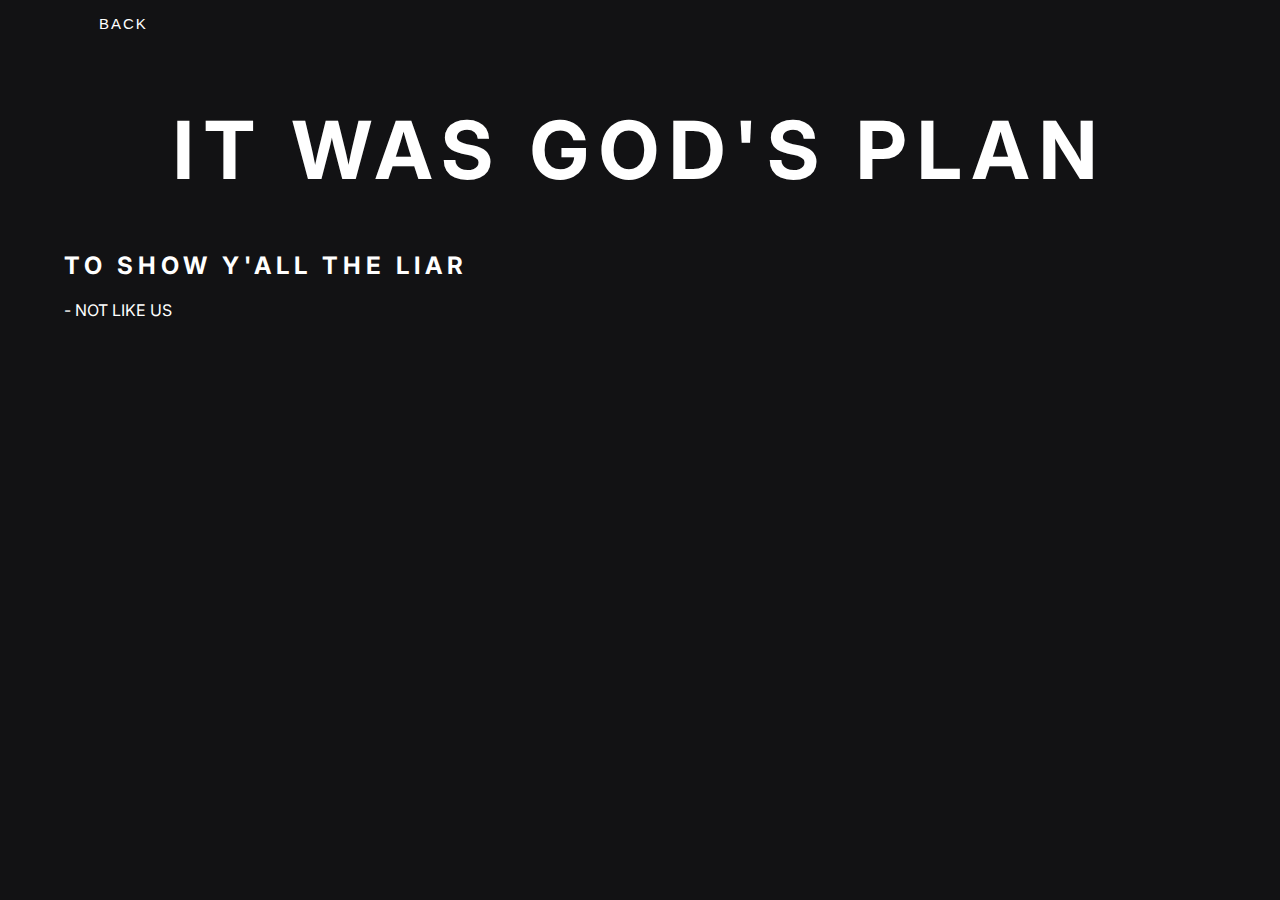
==== four.html @ 2c599e4c "added UL to index, included back button on pages" ====
<!DOCTYPE html>
<html lang="en">
<head>
    <meta charset="UTF-8">
    <meta name="viewport" content="width=device-width, initial-scale=1.0">
    <title>rap beef</title>
    <link rel="stylesheet" href="style.css">
</head>
<body>
    <div class="back">
        <a href="index.html"><button class="back-btn">BACK</button></a>
    </div>

    <div class ="content">
        <h1>IT WAS GOD'S PLAN</h1>
        <h2>TO SHOW Y'ALL THE LIAR</h2>
    </div>

    <div class="content">
        <p>- NOT LIKE US</p>
        <iframe width="560" height="315" src="https://www.youtube.com/embed/H58vbez_m4E?si=QxkYdhvG_zlox9n_" title="YouTube video player" frameborder="0" allow="accelerometer; autoplay; clipboard-write; encrypted-media; gyroscope; picture-in-picture; web-share" referrerpolicy="strict-origin-when-cross-origin" allowfullscreen></iframe>
    </div>
</body>
</html>
---- style.css ----
@import url('https://fonts.googleapis.com/css2?family=Inter:ital,opsz,wght@0,14..32,100..900;1,14..32,100..900&display=swap');

body {
    margin: 0;
    font-family: 'Inter', serif;
    display: block;
    flex-direction: column;
    align-items: center;
    justify-content: center;
    background-color: #121214;
    height: 100%;
    padding-left: 5%;
    padding-right: 5%;
}

.parallax {
    background-image: url("gnx.png");
    height: 100vh;
    background-attachment: fixed;
    background-position: center;
    background-repeat: no-repeat;
    background-size: cover;
    width: 100%;
}

h1 {
    text-align: center;
    color: white;
    font-weight: 700;
    font-size: 80px;
    letter-spacing: 10px;
}

h2 {
    color: white;
    letter-spacing: 5px;;
}

p {
    color: white;
}

table {
    color: white;
    width: 100%;
    border-collapse: collapse;
}

th, td {
    border: 1px solid white;
    padding: 8px;
    text-align: center;
}

th {
    color: black;
    background-color: aliceblue;
}

ul {
    color: white;
}

button {
    justify-content: center;
    text-align: left;
    color: white;
    font-size: 20px;
    background-color: transparent;
    border: none;
    padding: 15px 35px;
    position: relative;
    letter-spacing: 2px;
}

button::after {
    content: "";
    position: absolute;
    left: 0;
    bottom: 0;
    width: 0;
    height: 2px;
    background-color: white;
    transition: width 0.3s ease;
}

button:hover::after {
    width: 100%; 
}

.back-btn {
    font-size: 15px;
}
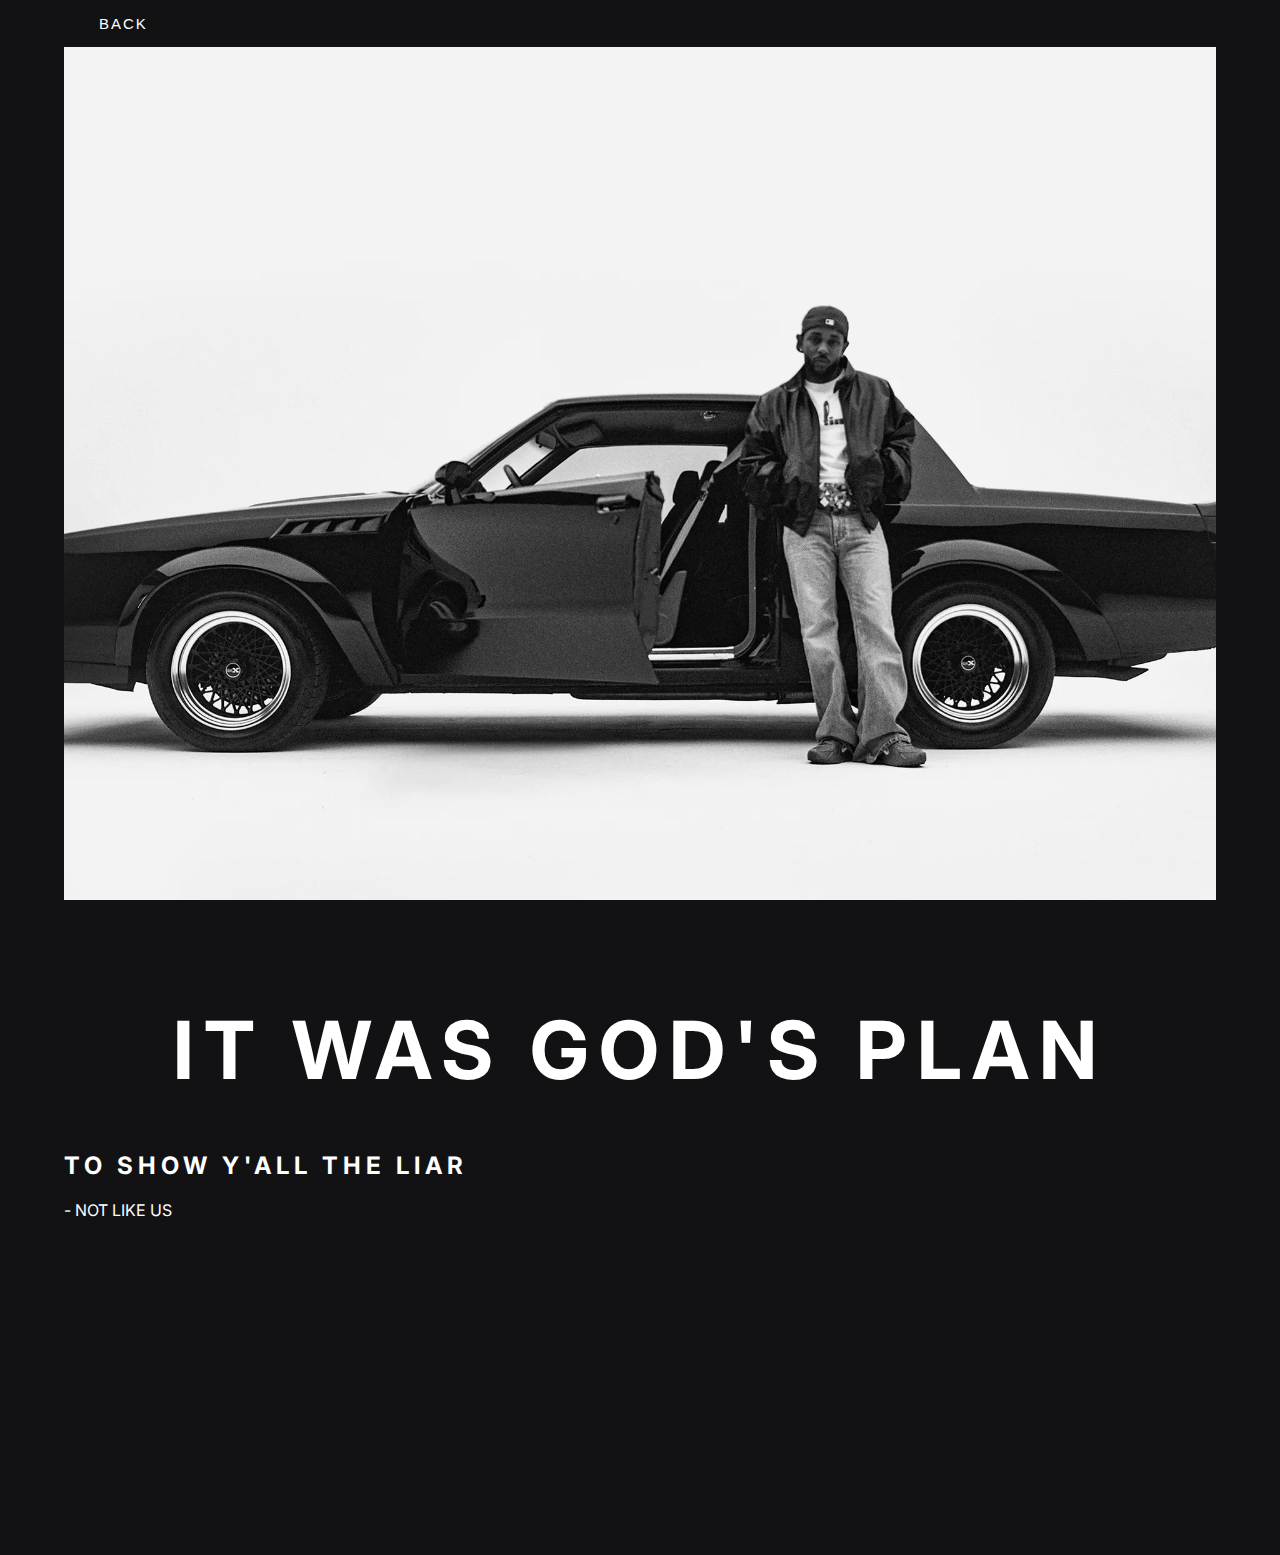
==== commit ce4ec285: "trying to add parallax to individual pages" ====
--- a/four.html
+++ b/four.html
@@ -6,10 +6,12 @@
     <title>rap beef</title>
     <link rel="stylesheet" href="style.css">
 </head>
-<body>
+<body class="pg4">
     <div class="back">
         <a href="index.html"><button class="back-btn">BACK</button></a>
     </div>
+
+    <div class="parallax"></div>
 
     <div class ="content">
         <h1>IT WAS GOD'S PLAN</h1>
--- a/style.css
+++ b/style.css
@@ -21,6 +21,22 @@
     background-repeat: no-repeat;
     background-size: cover;
     width: 100%;
+}
+
+.parallax .pg1 {
+    background-image: url("https://i.scdn.co/image/ab67616d00001e027587213b1be294ac4000f648");
+}
+
+.parallax .pg2 {
+    background-image: url("https://i.scdn.co/image/ab67616d00001e027587213b1be294ac4000f648");
+}
+
+.parallax .pg3 {
+    background-image: url("https://i.scdn.co/image/ab67616d00001e027587213b1be294ac4000f648");
+}
+
+.parallax .pg4 {
+    background-image: url("https://i.scdn.co/image/ab67616d00001e027587213b1be294ac4000f648");
 }
 
 h1 {
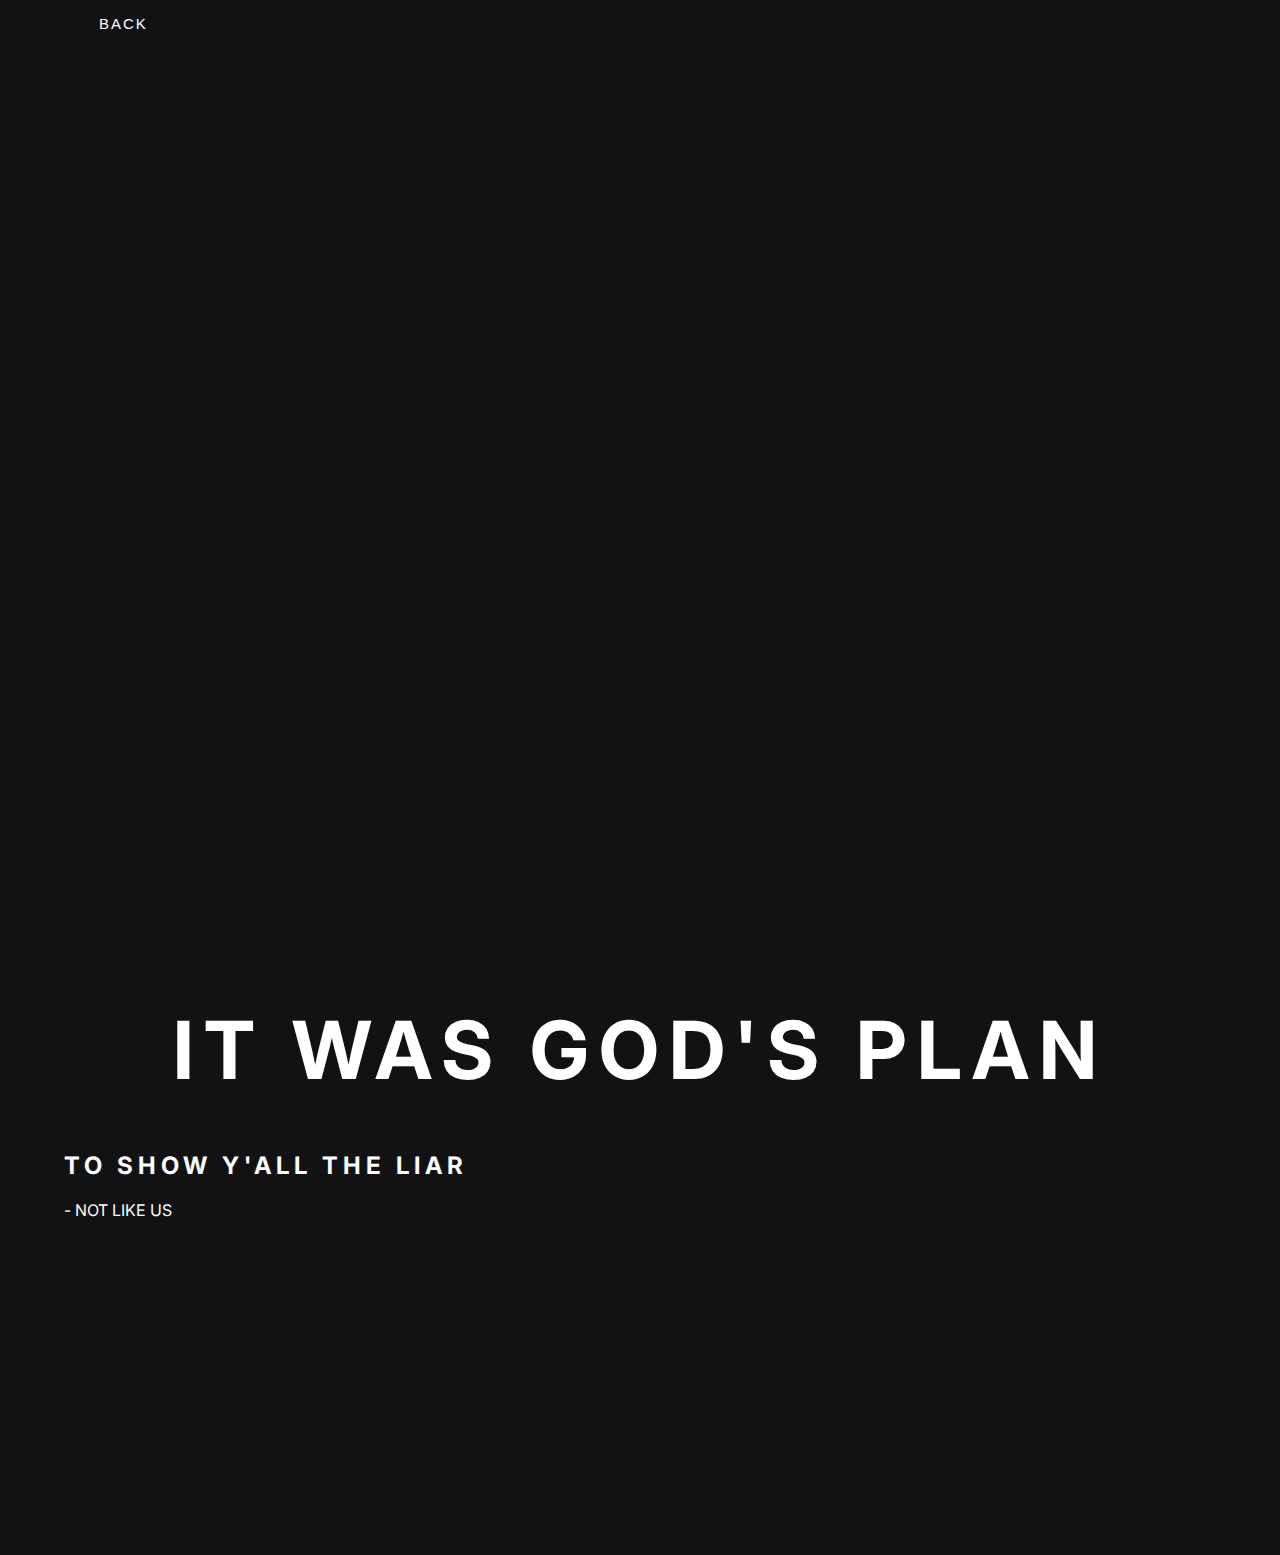
==== commit 85dfa26d: "i fixed the parallaxes" ====
--- a/four.html
+++ b/four.html
@@ -6,12 +6,12 @@
     <title>rap beef</title>
     <link rel="stylesheet" href="style.css">
 </head>
-<body class="pg4">
+<body class>
     <div class="back">
         <a href="index.html"><button class="back-btn">BACK</button></a>
     </div>
 
-    <div class="parallax"></div>
+    <div class="parallax pg4"></div>
 
     <div class ="content">
         <h1>IT WAS GOD'S PLAN</h1>
--- a/style.css
+++ b/style.css
@@ -13,8 +13,7 @@
     padding-right: 5%;
 }
 
-.parallax {
-    background-image: url("gnx.png");
+.parallax{
     height: 100vh;
     background-attachment: fixed;
     background-position: center;
@@ -23,20 +22,24 @@
     width: 100%;
 }
 
-.parallax .pg1 {
+.parallax.pg0 {
+    background-image: url("gnx.png");
+}
+
+.parallax.pg1 {
     background-image: url("https://i.scdn.co/image/ab67616d00001e027587213b1be294ac4000f648");
 }
 
-.parallax .pg2 {
-    background-image: url("https://i.scdn.co/image/ab67616d00001e027587213b1be294ac4000f648");
+.parallax.pg2 {
+    background-image: url("https://media.pitchfork.com/photos/6635224f5a584b33821e9d75/1:1/w_450%2Cc_limit/File.jpg");
 }
 
-.parallax .pg3 {
-    background-image: url("https://i.scdn.co/image/ab67616d00001e027587213b1be294ac4000f648");
+.parallax.pg3 {
+    background-image: url("https://upload.wikimedia.org/wikipedia/en/e/e5/Kendrick_Lamar_-_Meet_the_Grahams.jpg");
 }
 
-.parallax .pg4 {
-    background-image: url("https://i.scdn.co/image/ab67616d00001e027587213b1be294ac4000f648");
+.parallax.pg4 {
+    background-image: url("https://i.scdn.co/image/ab67616d00001e021ea0c62b2339cbf493a999ad");
 }
 
 h1 {
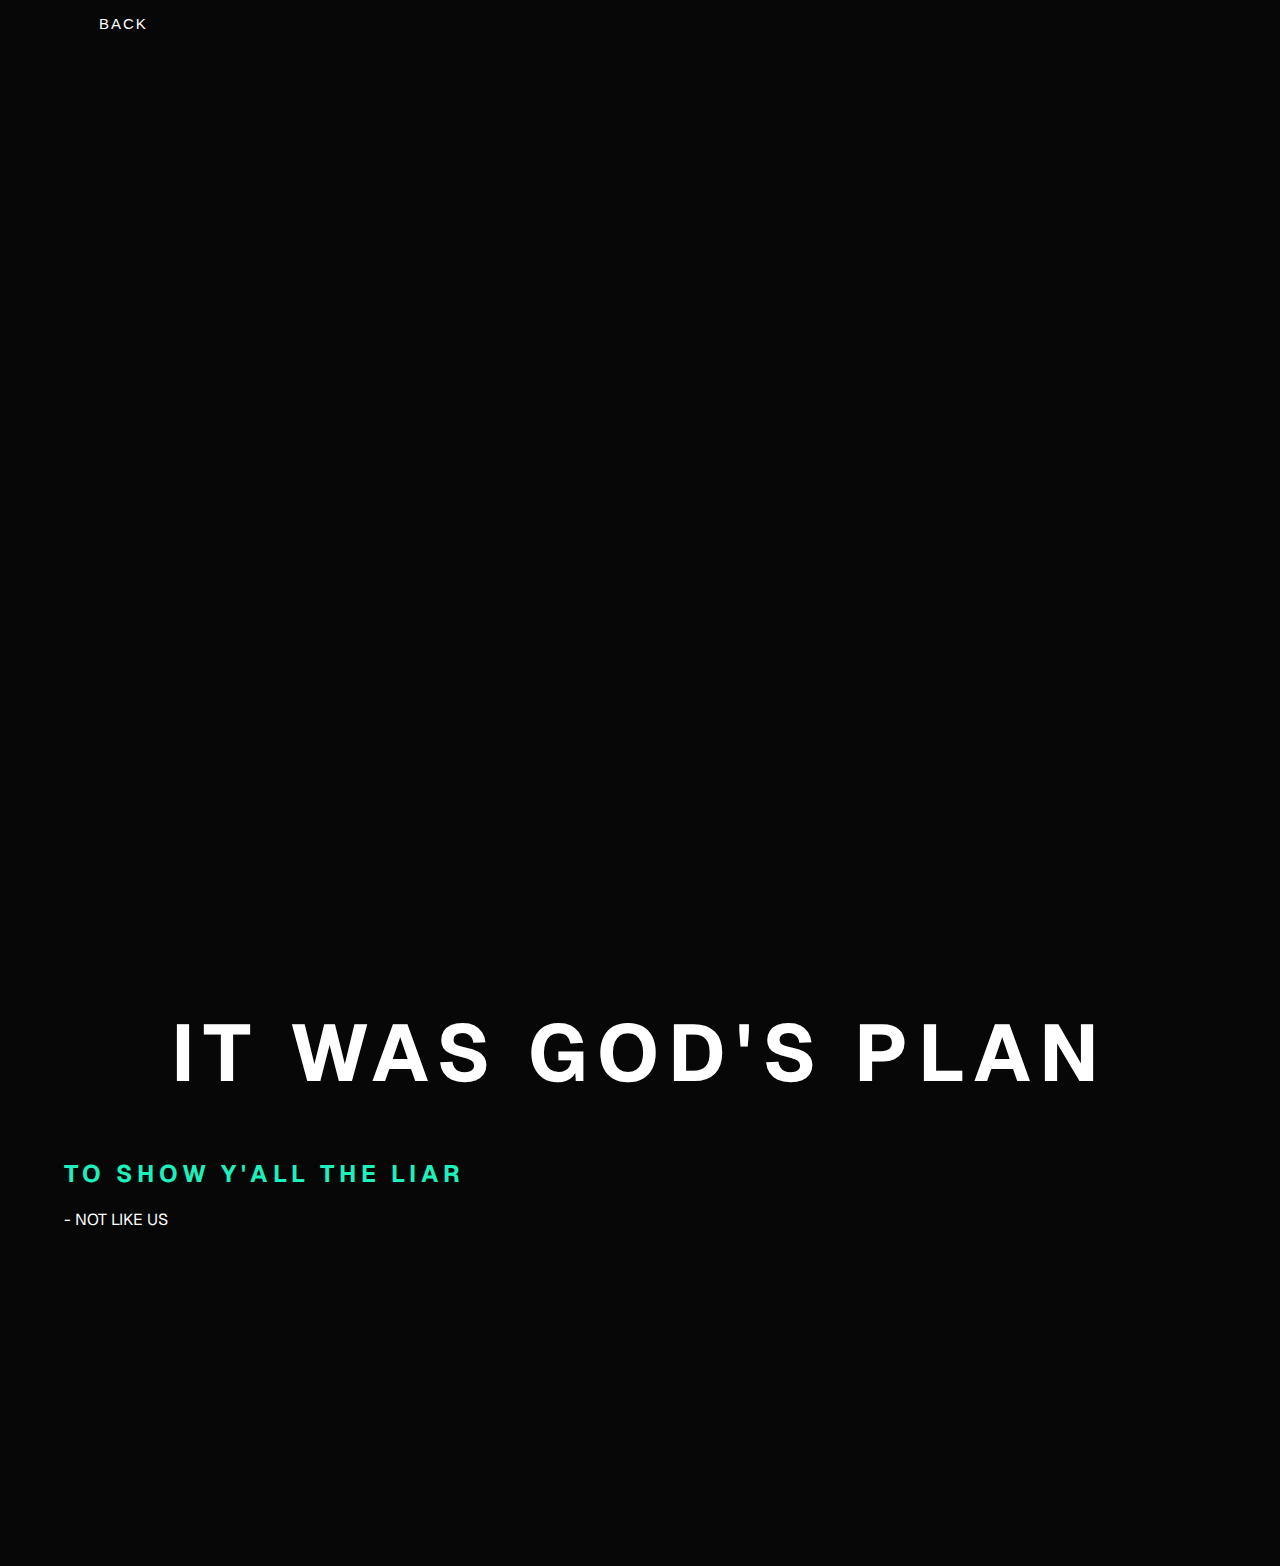
==== commit 0cbf387f: "styling headers and stuff" ====
--- a/four.html
+++ b/four.html
@@ -15,7 +15,7 @@
 
     <div class ="content">
         <h1>IT WAS GOD'S PLAN</h1>
-        <h2>TO SHOW Y'ALL THE LIAR</h2>
+        <h2 class="subtitle-lyric4">TO SHOW Y'ALL THE LIAR</h2>
     </div>
 
     <div class="content">
--- a/style.css
+++ b/style.css
@@ -1,13 +1,13 @@
-@import url('https://fonts.googleapis.com/css2?family=Inter:ital,opsz,wght@0,14..32,100..900;1,14..32,100..900&display=swap');
+@import url('https://fonts.googleapis.com/css2?family=Geist:wght@100..900&display=swap');
 
 body {
     margin: 0;
-    font-family: 'Inter', serif;
+    font-family: 'Geist', sans-serif;
     display: block;
     flex-direction: column;
     align-items: center;
     justify-content: center;
-    background-color: #121214;
+    background-color: #070707;
     height: 100%;
     padding-left: 5%;
     padding-right: 5%;
@@ -27,7 +27,7 @@
 }
 
 .parallax.pg1 {
-    background-image: url("https://i.scdn.co/image/ab67616d00001e027587213b1be294ac4000f648");
+    background-image: url("https://i.scdn.co/image/ab67616d0000b2737587213b1be294ac4000f648");
 }
 
 .parallax.pg2 {
@@ -55,6 +55,26 @@
     letter-spacing: 5px;;
 }
 
+.subtitle-lyric1 {
+    color: rgb(238, 212, 17);
+    font-weight: bold;
+}
+
+.subtitle-lyric2 {
+    color: rgb(37, 17, 216);
+    font-weight: bold;
+}
+
+.subtitle-lyric3 {
+    color: rgb(231, 34, 37);
+    font-weight: bold;
+}
+
+.subtitle-lyric4 {
+    color: rgb(29, 240, 188);
+    font-weight: bold;
+}
+
 p {
     color: white;
 }
@@ -76,8 +96,39 @@
     background-color: aliceblue;
 }
 
-ul {
-    color: white;
+ol {
+    list-style: none;
+    padding-left: 0;
+}
+
+ol > li {
+    margin-bottom: 60px;
+    position: relative;
+}
+
+ol .artist {
+    width: 110px;
+    float: left;
+    margin-top: 20px;
+}
+
+.list-content{
+    width: 75%;
+    float: left;
+    border-left: 3px white solid;
+    padding-left: 30px;
+    position: relative;
+}
+
+.list-content:before {
+    content: '';
+    width: 12px;
+    height: 12px;
+    background: whitesmoke;
+    position: absolute;
+    left: -8px;
+    top: 24px;
+    border-radius: 100%;
 }
 
 button {
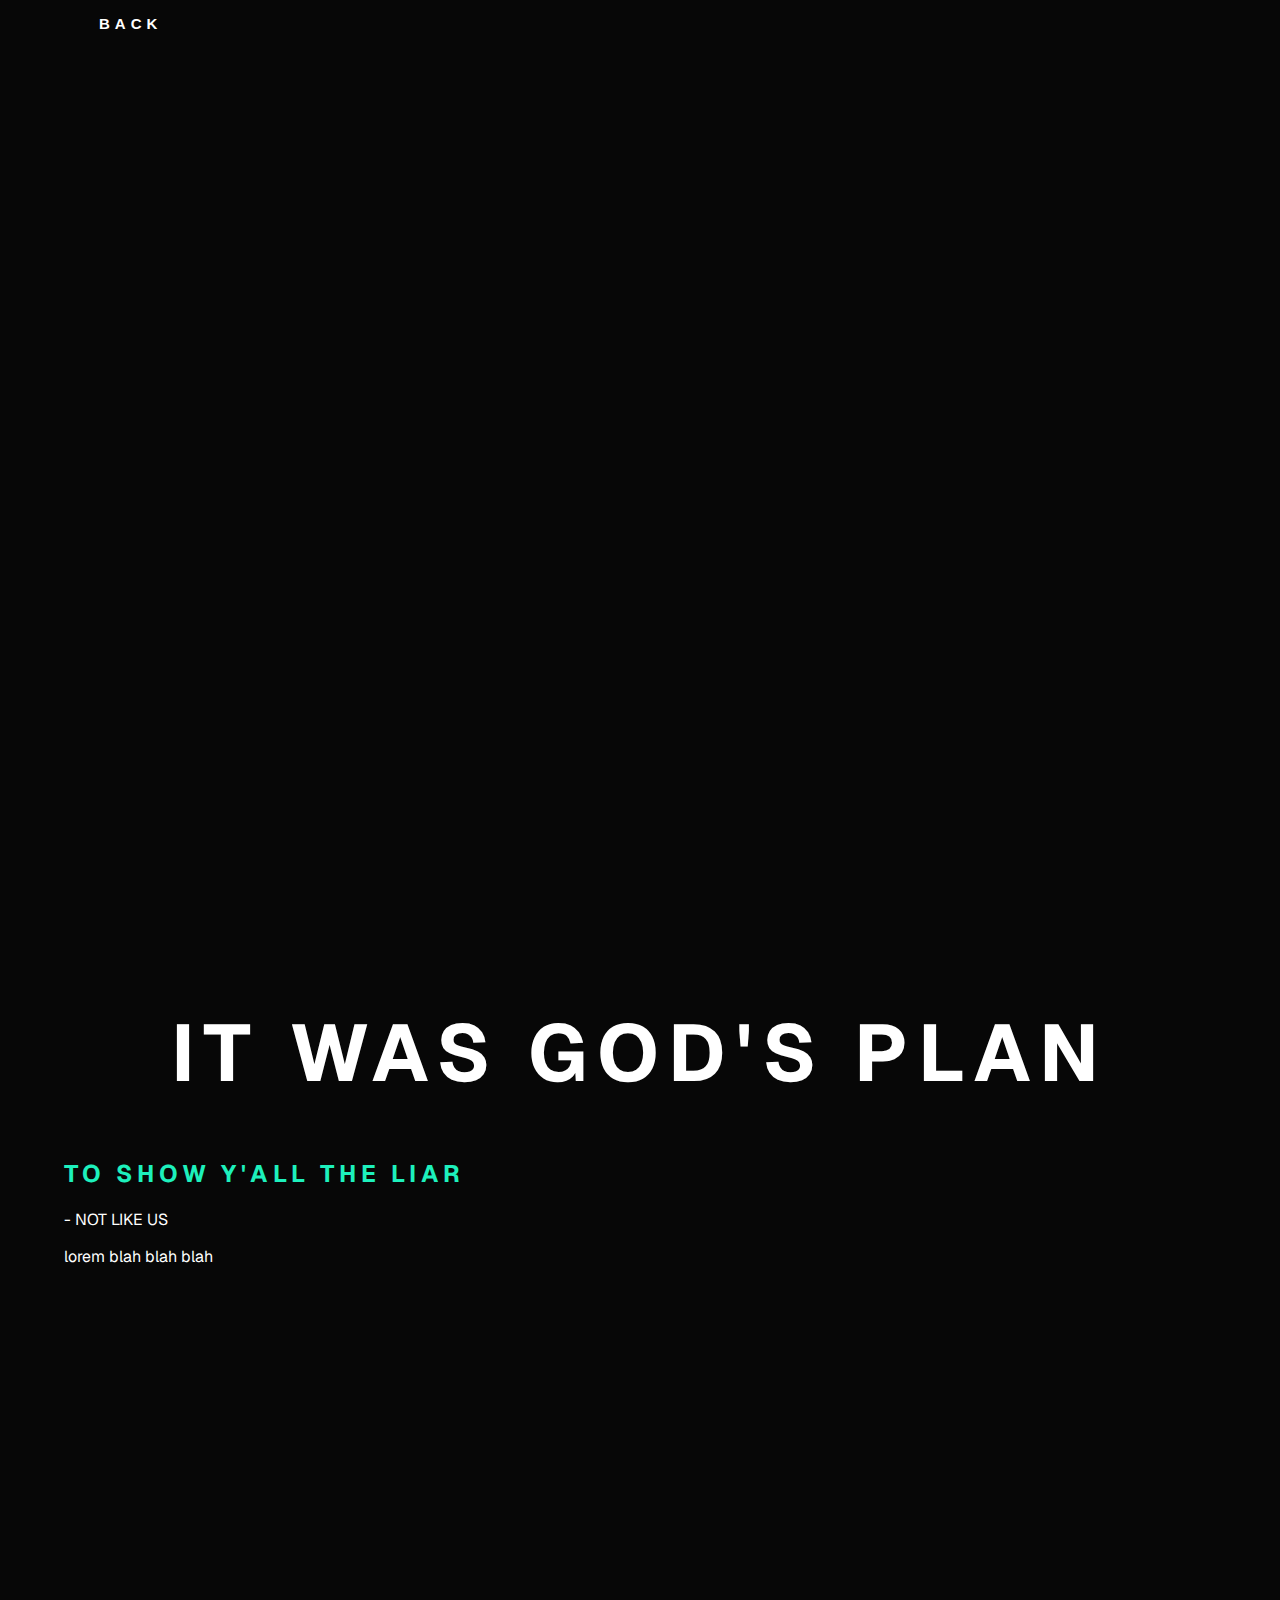
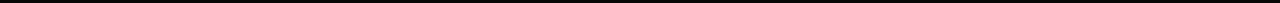
==== commit 59994ae4: "hella changes" ====
--- a/four.html
+++ b/four.html
@@ -20,6 +20,7 @@
 
     <div class="content">
         <p>- NOT LIKE US</p>
+        <p>lorem blah blah blah </p>
         <iframe width="560" height="315" src="https://www.youtube.com/embed/H58vbez_m4E?si=QxkYdhvG_zlox9n_" title="YouTube video player" frameborder="0" allow="accelerometer; autoplay; clipboard-write; encrypted-media; gyroscope; picture-in-picture; web-share" referrerpolicy="strict-origin-when-cross-origin" allowfullscreen></iframe>
     </div>
 </body>
--- a/style.css
+++ b/style.css
@@ -12,6 +12,14 @@
     padding-left: 5%;
     padding-right: 5%;
 }
+
+div .bunchofbuttons {
+    margin-bottom: 20px;
+}
+
+/* ----------------------------- */
+/* Parallax */
+/* ----------------------------- */
 
 .parallax{
     height: 100vh;
@@ -42,6 +50,10 @@
     background-image: url("https://i.scdn.co/image/ab67616d00001e021ea0c62b2339cbf493a999ad");
 }
 
+/* ----------------------------- */
+/* Headers, paragraphs */
+/* ----------------------------- */
+
 h1 {
     text-align: center;
     color: white;
@@ -52,32 +64,41 @@
 
 h2 {
     color: white;
-    letter-spacing: 5px;;
+    letter-spacing: 5px;
+    margin-top: 50px;
 }
 
 .subtitle-lyric1 {
     color: rgb(238, 212, 17);
     font-weight: bold;
+    margin-bottom: 20px;
 }
 
 .subtitle-lyric2 {
     color: rgb(37, 17, 216);
     font-weight: bold;
+    margin-bottom: 20px;
 }
 
 .subtitle-lyric3 {
     color: rgb(231, 34, 37);
     font-weight: bold;
+    margin-bottom: 20px;
 }
 
 .subtitle-lyric4 {
     color: rgb(29, 240, 188);
     font-weight: bold;
+    margin-bottom: 20px;
 }
 
 p {
     color: white;
 }
+
+/* ----------------------------- */
+/* Table */
+/* ----------------------------- */
 
 table {
     color: white;
@@ -96,14 +117,22 @@
     background-color: aliceblue;
 }
 
+/* ----------------------------- */
+/* List/timeline */
+/* ----------------------------- */
+
 ol {
     list-style: none;
     padding-left: 0;
+    margin: 0;
 }
 
 ol > li {
     margin-bottom: 60px;
     position: relative;
+    display: flex;
+    align-items: center;
+    justify-content: start;
 }
 
 ol .artist {
@@ -131,16 +160,21 @@
     border-radius: 100%;
 }
 
+/* ----------------------------- */
+/* Buttons */
+/* ----------------------------- */
+
 button {
     justify-content: center;
-    text-align: left;
+    text-align: right;
+    font-weight: bold;
     color: white;
     font-size: 20px;
     background-color: transparent;
     border: none;
     padding: 15px 35px;
     position: relative;
-    letter-spacing: 2px;
+    letter-spacing: 5px;
 }
 
 button::after {
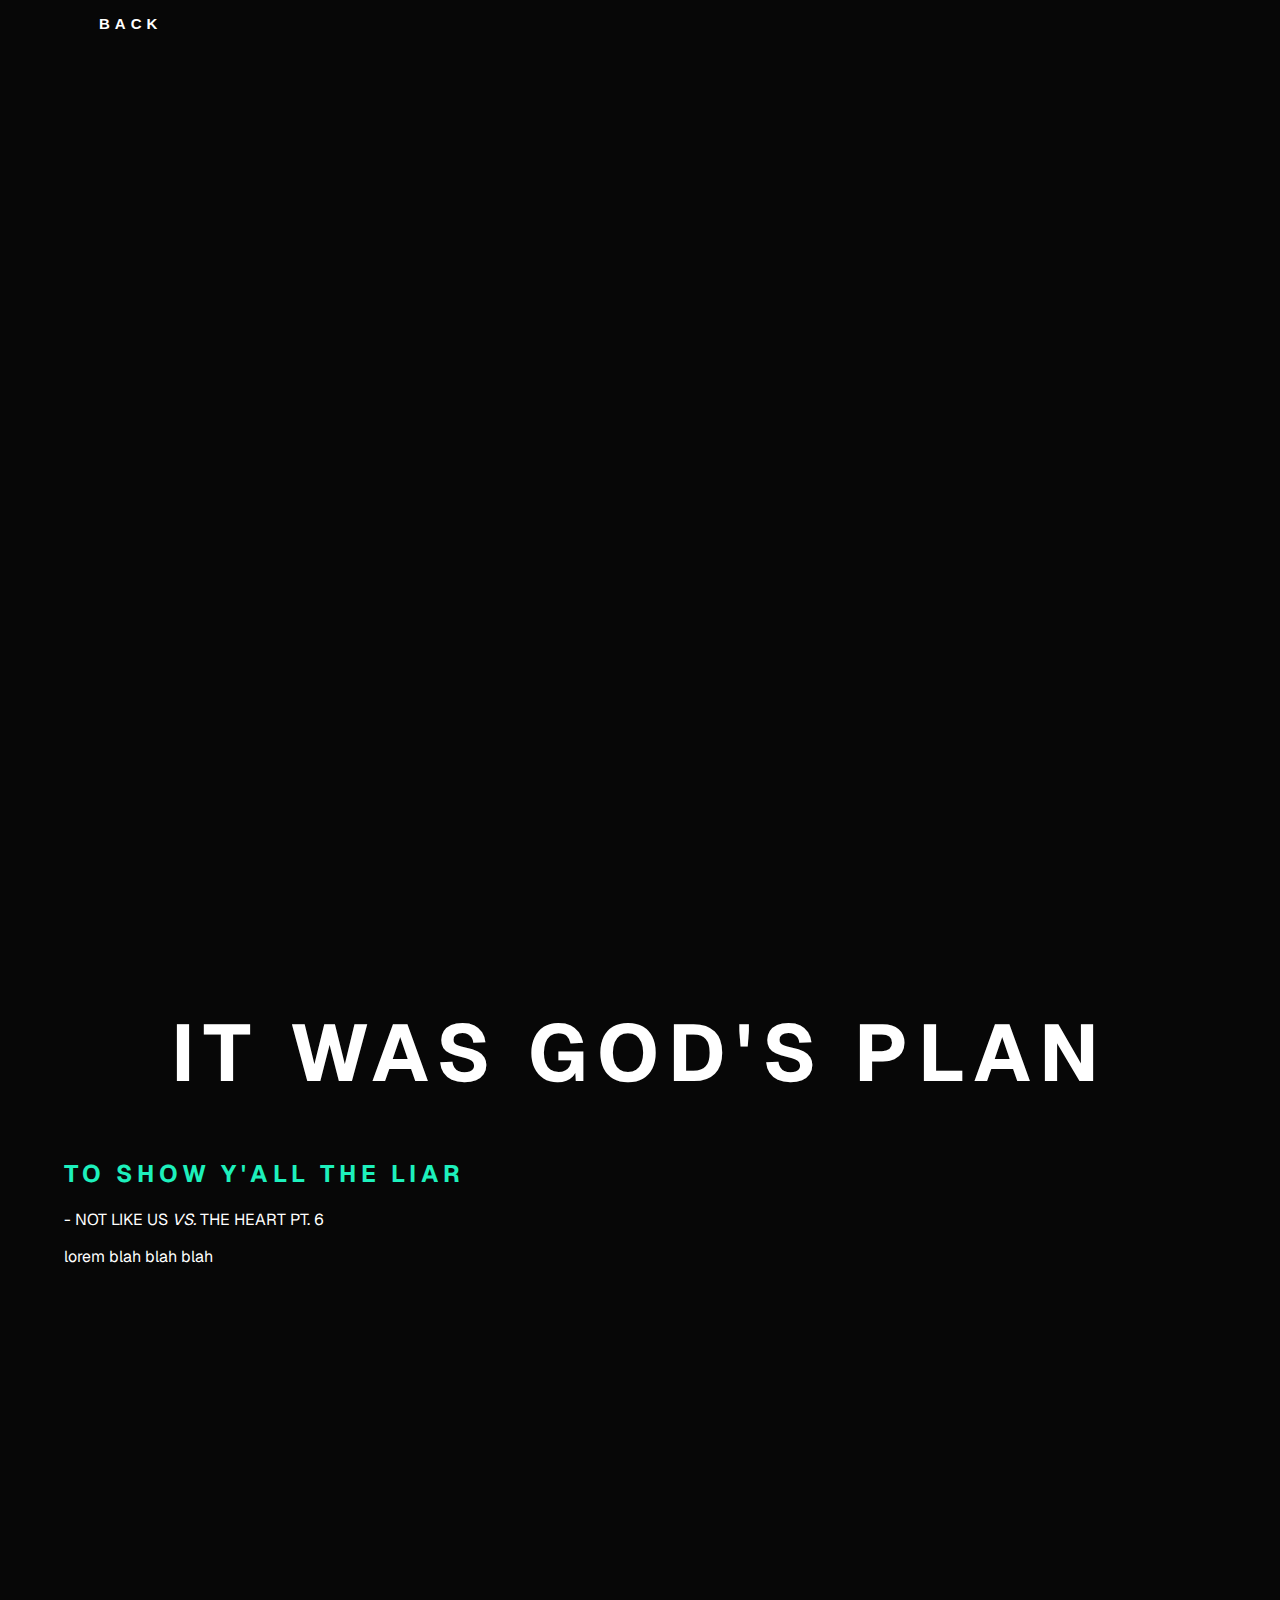
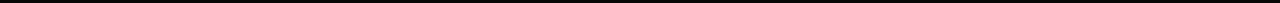
==== commit 9c0035a3: "started adding stuff to individual pages and i forgot abt the heart pt 6" ====
--- a/four.html
+++ b/four.html
@@ -19,7 +19,7 @@
     </div>
 
     <div class="content">
-        <p>- NOT LIKE US</p>
+        <p>- NOT LIKE US <i>VS.</i> THE HEART PT. 6</p>
         <p>lorem blah blah blah </p>
         <iframe width="560" height="315" src="https://www.youtube.com/embed/H58vbez_m4E?si=QxkYdhvG_zlox9n_" title="YouTube video player" frameborder="0" allow="accelerometer; autoplay; clipboard-write; encrypted-media; gyroscope; picture-in-picture; web-share" referrerpolicy="strict-origin-when-cross-origin" allowfullscreen></iframe>
     </div>
--- a/style.css
+++ b/style.css
@@ -68,6 +68,12 @@
     margin-top: 50px;
 }
 
+h3 {
+    color: white;
+    font-weight: 700;
+    font-size: 50px;
+}
+
 .subtitle-lyric1 {
     color: rgb(238, 212, 17);
     font-weight: bold;
@@ -132,12 +138,11 @@
     position: relative;
     display: flex;
     align-items: center;
-    justify-content: start;
+    justify-content: flex-start;
 }
 
 ol .artist {
     width: 110px;
-    float: left;
     margin-top: 20px;
 }
 
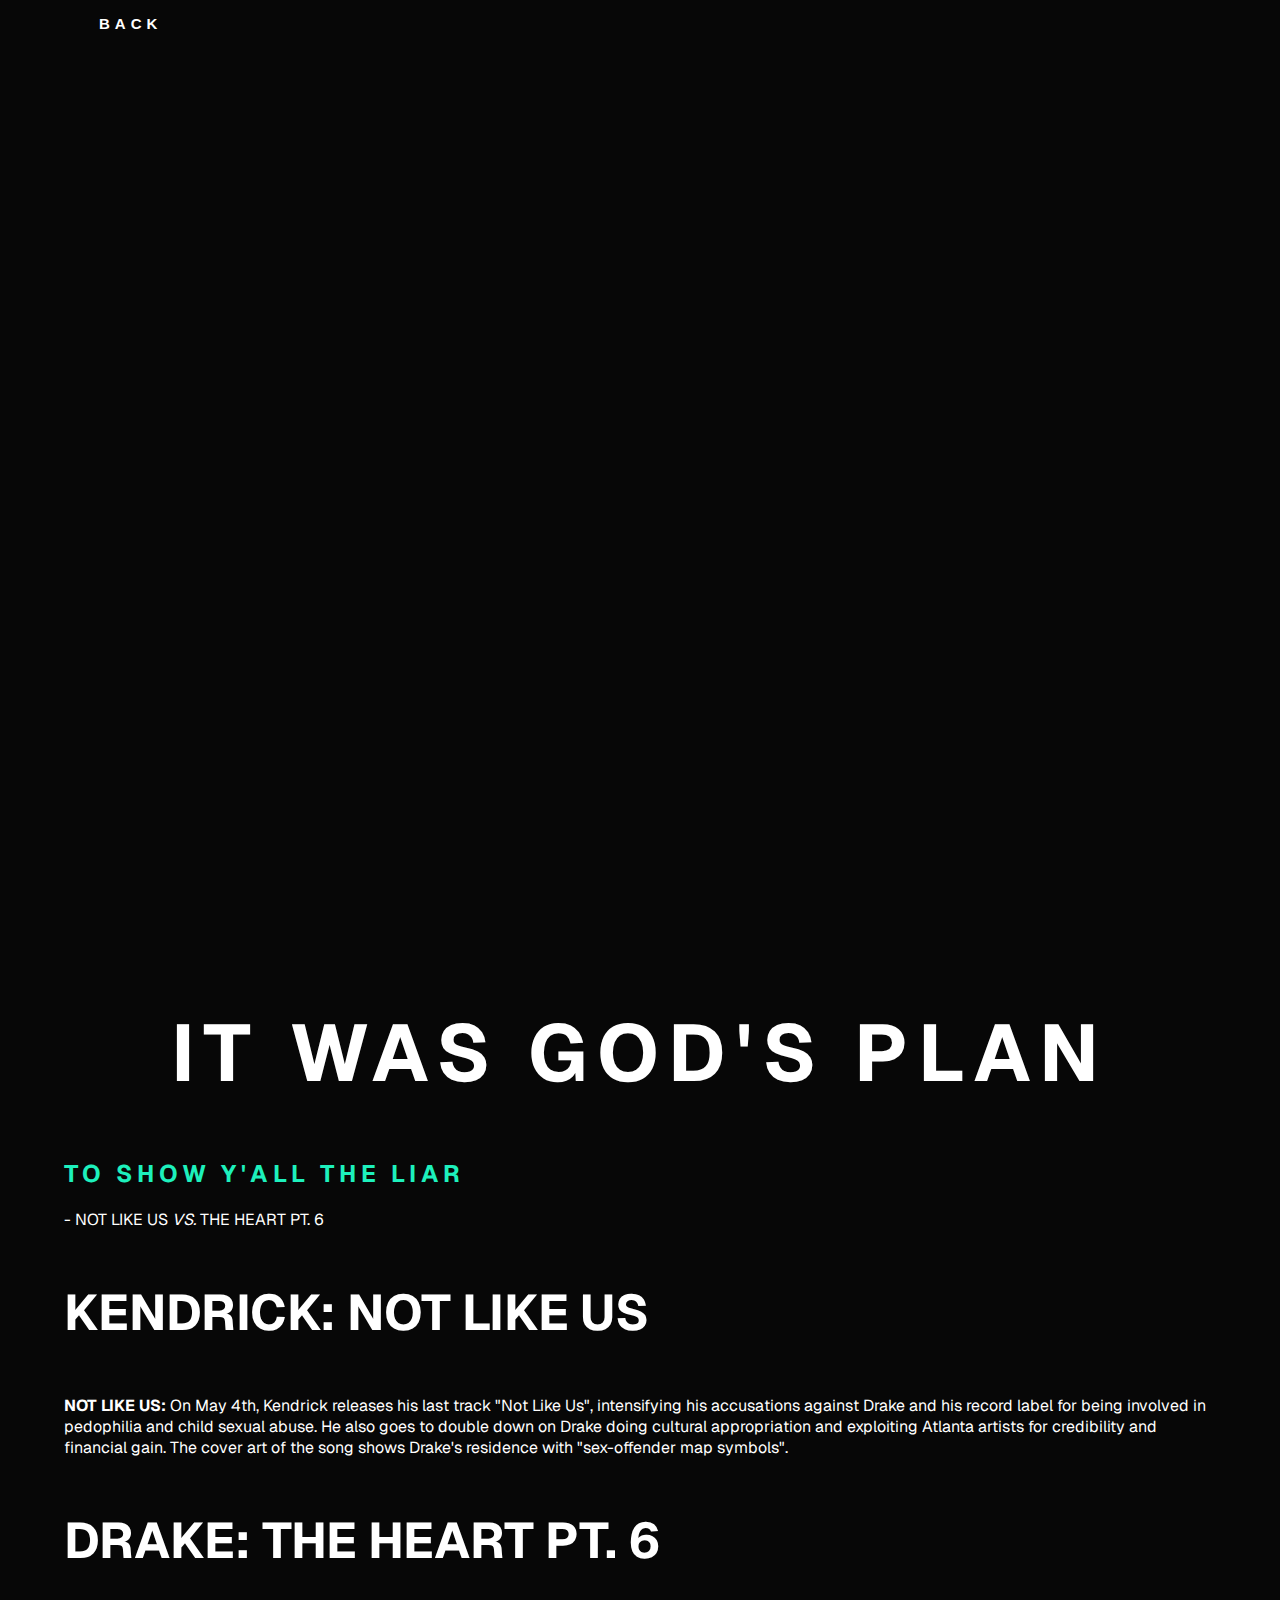
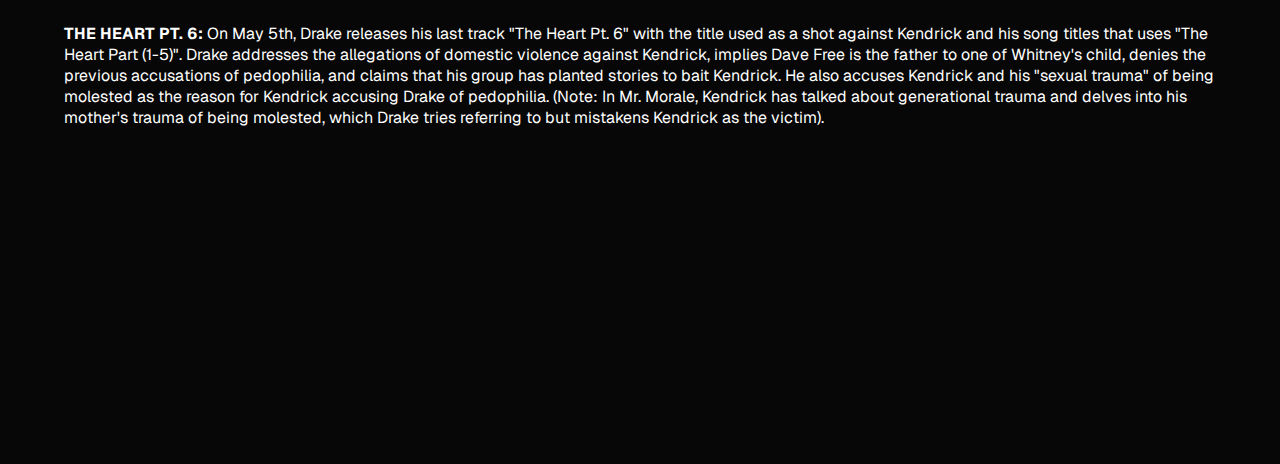
==== commit 01af9c64: "added last page" ====
--- a/four.html
+++ b/four.html
@@ -20,8 +20,20 @@
 
     <div class="content">
         <p>- NOT LIKE US <i>VS.</i> THE HEART PT. 6</p>
-        <p>lorem blah blah blah </p>
+        
+        <h3>KENDRICK: NOT LIKE US</h3>
+        <p><b>NOT LIKE US:</b> On May 4th, Kendrick releases his last track "Not Like Us", intensifying his accusations against Drake and 
+        his record label for being involved in pedophilia and child sexual abuse. He also goes to double down on Drake doing cultural appropriation 
+    and exploiting Atlanta artists for credibility and financial gain. The cover art of the song shows Drake's residence with "sex-offender map symbols".</p>
+
+    <h3>DRAKE: THE HEART PT. 6</h3>
+    <p><b>THE HEART PT. 6:</b> On May 5th, Drake releases his last track "The Heart Pt. 6" with the title used as a shot against Kendrick and his song titles 
+    that uses "The Heart Part (1-5)". Drake addresses the allegations of domestic violence against Kendrick, implies Dave Free is the father to one of Whitney's child, 
+denies the previous accusations of pedophilia, and claims that his group has planted stories to bait Kendrick. He also accuses Kendrick and his "sexual trauma" of being molested 
+as the reason for Kendrick accusing Drake of pedophilia. (Note: In Mr. Morale, Kendrick has talked about generational trauma and delves into his mother's trauma of being molested, 
+which Drake tries referring to but mistakens Kendrick as the victim).</p>
         <iframe width="560" height="315" src="https://www.youtube.com/embed/H58vbez_m4E?si=QxkYdhvG_zlox9n_" title="YouTube video player" frameborder="0" allow="accelerometer; autoplay; clipboard-write; encrypted-media; gyroscope; picture-in-picture; web-share" referrerpolicy="strict-origin-when-cross-origin" allowfullscreen></iframe>
+        <iframe width="560" height="315" src="https://www.youtube.com/embed/HJeY-FXidDQ?si=2roOpSpE1poTs0Xy" title="YouTube video player" frameborder="0" allow="accelerometer; autoplay; clipboard-write; encrypted-media; gyroscope; picture-in-picture; web-share" referrerpolicy="strict-origin-when-cross-origin" allowfullscreen></iframe>
     </div>
 </body>
 </html>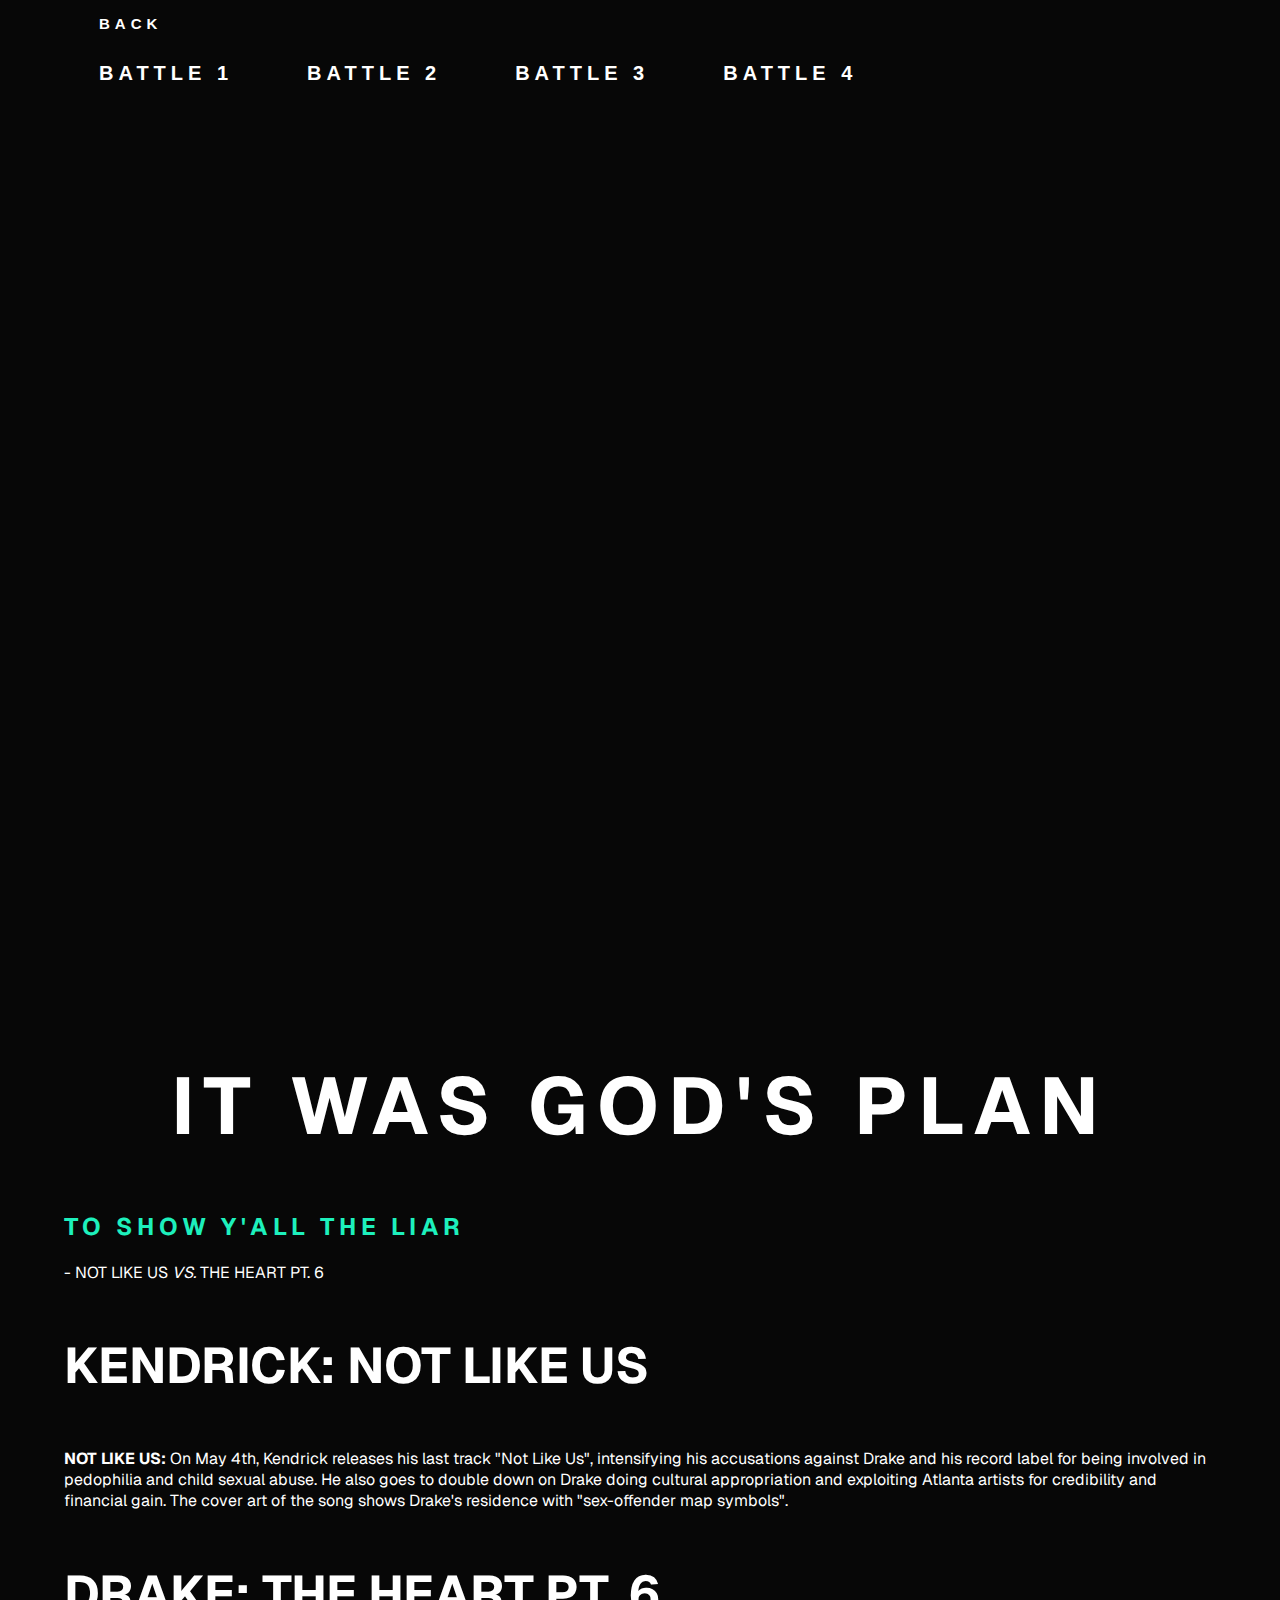
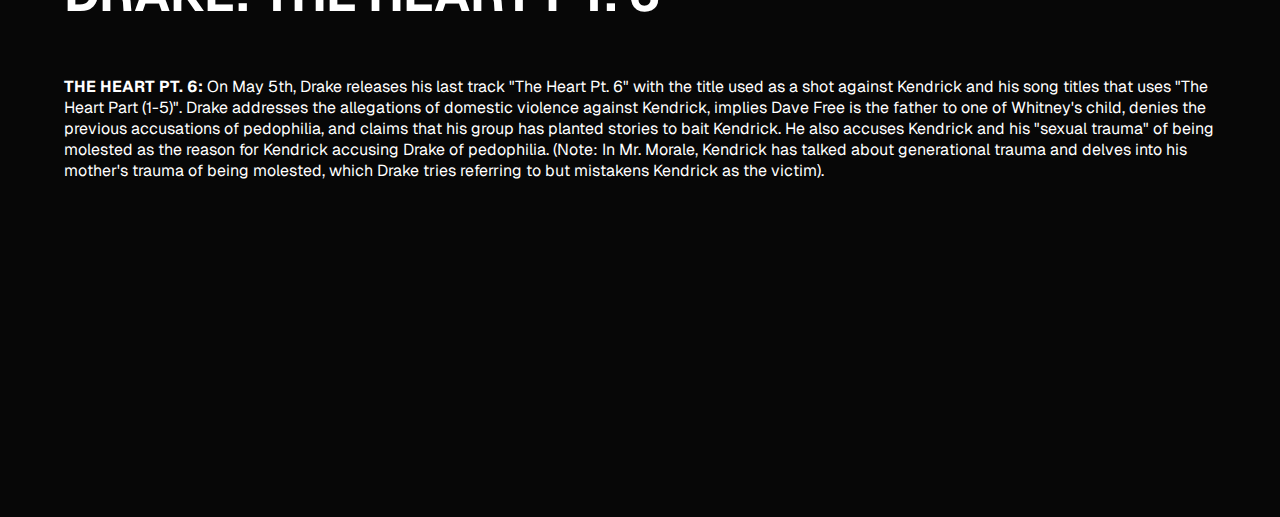
==== commit 9059be28: "added rest of buttons to pages" ====
--- a/four.html
+++ b/four.html
@@ -9,6 +9,12 @@
 <body class>
     <div class="back">
         <a href="index.html"><button class="back-btn">BACK</button></a>
+    </div>
+    <div class="bunchofbuttons">
+        <a href="one.html"><button>BATTLE 1</button></a>
+        <a href="two.html"><button>BATTLE 2</button></a>
+        <a href="three.html"><button>BATTLE 3</button></a>
+        <a href="four.html"><button>BATTLE 4</button></a>
     </div>
 
     <div class="parallax pg4"></div>
